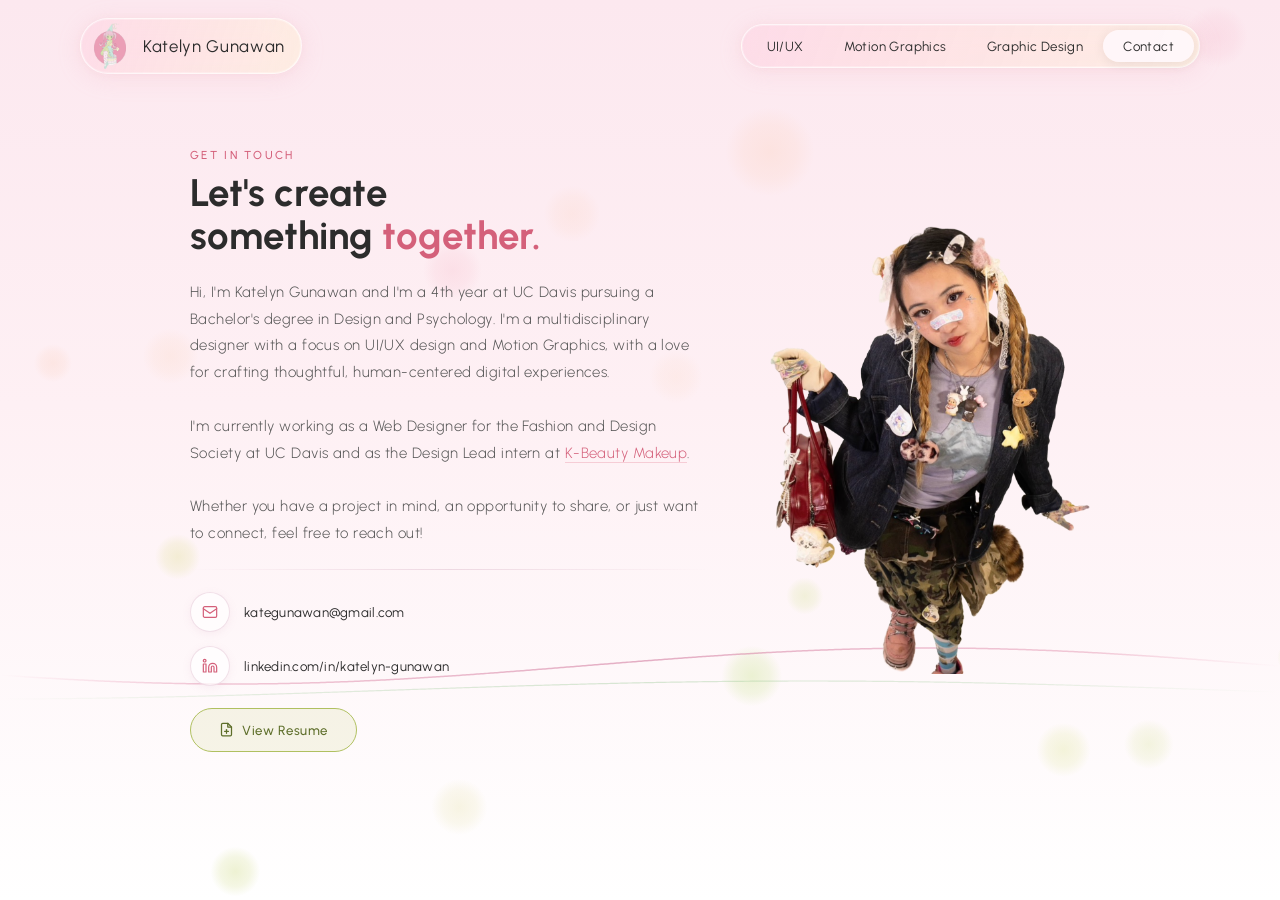
==== contact.html @ 70d5ddfe "Update contact.html" ====
<!DOCTYPE html>
<html lang="en">
<head>
  <meta charset="UTF-8" />
  <meta name="viewport" content="width=device-width, initial-scale=1.0" />
  <title>Contact — Katelyn Gunawan</title>
  <link rel="preconnect" href="https://fonts.googleapis.com" />
  <link rel="preconnect" href="https://fonts.gstatic.com" crossorigin />
  <link href="https://fonts.googleapis.com/css2?family=Urbanist:wght@300;400;500;600;700&display=swap" rel="stylesheet" />
  <style>
    *, *::before, *::after { box-sizing: border-box; margin: 0; padding: 0; }

    :root {
      --text-dark: #2c2c2c;
      --text-mid: #555;
      --green-btn: #7a9e6e;
      --green-btn-hover: #628059;
      --pink: #d4607a;
    }

    html { scroll-behavior: smooth; }

    body {
      font-family: 'Urbanist', sans-serif;
      font-weight: 400;
      color: var(--text-dark);
      min-height: 100vh;
      overflow-x: hidden;
    }

    #bg-canvas {
      position: fixed; inset: 0;
      width: 100%; height: 100%;
      z-index: -1; pointer-events: none;
    }

    /* ── NAV ── */
    nav {
      position: fixed; top: 0; left: 0; right: 0;
      z-index: 100;
      display: flex; justify-content: space-between; align-items: center;
      padding: 18px 80px;
    }
    .nav-logo {
      display: flex; align-items: center; gap: 10px;
      text-decoration: none;
      background: linear-gradient(110deg, rgba(252,210,225,0.55) 0%, rgba(255,243,210,0.45) 100%);
      backdrop-filter: blur(18px) saturate(1.4);
      -webkit-backdrop-filter: blur(18px) saturate(1.4);
      border: 1px solid rgba(255,255,255,0.70);
      border-radius: 100px;
      padding: 4px 16px 4px 6px;
      box-shadow: 0 4px 24px rgba(240,160,185,0.18), 0 1px 8px rgba(240,180,170,0.12),
                  0 0 0 1px rgba(255,255,255,0.25) inset;
    }
    .nav-logo img {
      height: 46px; width: 46px;
      object-fit: contain; object-position: center;
      display: block; flex-shrink: 0;
      transition: transform 0.3s ease;
    }
    .nav-logo span {
      font-family: 'Urbanist', sans-serif;
      font-size: 1.05rem; font-weight: 400;
      color: var(--text-dark); letter-spacing: 0.04em;
      transition: color 0.3s ease;
    }
    .nav-logo:hover img { transform: scale(1.15); }
    .nav-logo:hover span { color: #7a9e6e; }
    .nav-pills {
      display: flex; gap: 0; list-style: none;
      background: linear-gradient(110deg, rgba(252,210,225,0.55) 0%, rgba(255,243,210,0.45) 100%);
      backdrop-filter: blur(18px) saturate(1.4);
      -webkit-backdrop-filter: blur(18px) saturate(1.4);
      border: 1px solid rgba(255,255,255,0.70);
      border-radius: 100px; padding: 5px;
      box-shadow: 0 4px 24px rgba(240,160,185,0.18), 0 1px 8px rgba(240,180,170,0.12),
                  0 0 0 1px rgba(255,255,255,0.25) inset;
    }
    .nav-pills li a {
      display: block; padding: 8px 20px; border-radius: 100px;
      font-size: 0.83rem; font-weight: 400; color: var(--text-dark);
      text-decoration: none; white-space: nowrap; letter-spacing: 0.03em;
      transition: background 0.2s;
    }
    .nav-pills li a.active,
    .nav-pills li a:hover {
      background: rgba(255,248,251,0.9);
      box-shadow: 0 2px 12px rgba(0,0,0,0.08);
    }

    /* ── PAGE ── */
    .page {
      height: 100vh;
      display: flex; align-items: center; justify-content: center;
      padding: 0 72px;
      gap: 60px;
      max-width: 1200px;
      margin: 0 auto;
      width: 100%;
    }

    /* ── LEFT ── */
    .left {
      flex: 1;
      display: flex; flex-direction: column; gap: 22px;
      max-width: 520px;
    }

    .eyebrow {
      font-size: 0.72rem; font-weight: 500;
      letter-spacing: 0.2em; text-transform: uppercase;
      color: var(--pink);
      margin-bottom: 10px;
    }

    .left h1 {
      font-size: clamp(2rem, 3vw, 2.8rem);
      font-weight: 700; line-height: 1.1;
      color: var(--text-dark);
    }

    .left h1 em { font-style: normal; color: var(--pink); }

    .bio {
      font-size: 0.93rem; font-weight: 300;
      color: var(--text-mid); line-height: 1.8;
      letter-spacing: 0.03em;
    }

    .divider {
      height: 1px;
      background: linear-gradient(to right, transparent, rgba(200,150,175,0.3), transparent);
    }

    /* ── CONTACT LINKS ── */
    .contact-links { display: flex; flex-direction: column; gap: 14px; }

    .contact-item {
      display: flex; align-items: center; gap: 14px;
      text-decoration: none; color: var(--text-dark);
      font-size: 0.83rem; font-weight: 400; letter-spacing: 0.02em;
      transition: color 0.2s;
    }
    .contact-item:hover { color: var(--pink); }

    .contact-icon {
      width: 40px; height: 40px; border-radius: 50%;
      background: rgba(255,255,255,0.7);
      border: 1px solid rgba(220,180,200,0.4);
      display: flex; align-items: center; justify-content: center;
      flex-shrink: 0;
      box-shadow: 0 2px 8px rgba(200,140,170,0.1);
      transition: background 0.2s, box-shadow 0.2s;
    }
    .contact-item:hover .contact-icon {
      background: rgba(255,240,246,0.95);
      box-shadow: 0 4px 14px rgba(200,140,170,0.2);
    }
    .contact-icon svg {
      width: 16px; height: 16px;
      stroke: var(--pink); fill: none;
      stroke-width: 1.8; stroke-linecap: round; stroke-linejoin: round;
    }

    /* ── BUTTONS ── */
    .btn-row { display: flex; gap: 12px; flex-wrap: wrap; }

        .btn-cta {
      display: inline-block; padding: 14px 36px;
      border-radius: 100px; border: 1.5px solid #b0c060;
      background: rgba(176,192,80,0.12); color: #5e6e2a;
      font-size: 0.9rem; font-weight: 500; letter-spacing: 0.04em;
      text-decoration: none; transition: background 0.2s, color 0.2s, border-color 0.2s;
      box-shadow: none;
    }
    .btn-cta:hover { background: #c8d98a; color: #4a5820; border-color: #c8d98a; transform: translateY(-2px); }
    
    .btn-primary {
      display: inline-flex; align-items: center; gap: 8px;
      padding: 13px 28px; border-radius: 100px;
      border: 1.5px solid #b0c060; background: rgba(176,192,80,0.12); color: #5e6e2a;
      font-size: 0.83rem; font-weight: 500; letter-spacing: 0.04em;
      text-decoration: none; transition: background 0.2s, color 0.2s, border-color 0.2s;
      box-shadow: none;
    }
    .btn-primary:hover { background: #c8d98a; color: #4a5820; border-color: #c8d98a; transform: translateY(-2px); }
    .btn-primary svg { width: 15px; height: 15px; stroke: currentColor; fill: none; stroke-width: 2; stroke-linecap: round; stroke-linejoin: round; }

    .btn-outline {
      display: inline-flex; align-items: center; gap: 8px;
      padding: 12px 26px;
      border: 1.5px solid rgba(180,120,150,0.4);
      color: var(--text-dark); border-radius: 100px;
      font-size: 0.83rem; font-weight: 400; letter-spacing: 0.04em;
      text-decoration: none;
      background: rgba(255,255,255,0.45); backdrop-filter: blur(8px);
      transition: border-color 0.2s, background 0.2s, transform 0.2s;
    }
    .btn-outline:hover { border-color: var(--pink); background: rgba(255,240,246,0.7); transform: translateY(-2px); }
    .btn-outline svg { width: 15px; height: 15px; stroke: var(--pink); fill: none; stroke-width: 2; stroke-linecap: round; stroke-linejoin: round; }

    /* ── RIGHT — PHOTO ── */
    .right {
      flex: 0 0 320px;
      display: flex; flex-direction: column;
      align-items: center; gap: 0;
    }

    .photo-wrap {
      width: 320px;
      position: relative;
    }

    .photo-wrap img {
      width: 100%;
      height: auto;
      display: block;
    }

    .photo-placeholder {
      width: 100%; height: 100%;
      display: flex; align-items: center; justify-content: center;
      font-size: 0.7rem; letter-spacing: 0.12em; text-transform: uppercase;
      color: rgba(160,100,130,0.4);
    }

    .availability {
      display: flex; align-items: center; gap: 8px;
      font-size: 0.78rem; font-weight: 400;
      color: var(--text-mid); letter-spacing: 0.04em;
    }
    .dot {
      width: 8px; height: 8px; border-radius: 50%;
      background: var(--green-btn);
      box-shadow: 0 0 0 3px rgba(122,158,110,0.2);
      animation: pulse 2.2s ease-in-out infinite;
    }
    @keyframes pulse {
      0%, 100% { box-shadow: 0 0 0 3px rgba(122,158,110,0.2); }
      50%       { box-shadow: 0 0 0 7px rgba(122,158,110,0.07); }
    }

    /* ── HAMBURGER MENU ── */
    .hamburger {
      display: none;
      flex-direction: column;
      justify-content: center;
      gap: 5px;
      width: 38px; height: 38px;
      background: linear-gradient(110deg, rgba(252,210,225,0.55) 0%, rgba(255,243,210,0.45) 100%);
      backdrop-filter: blur(18px) saturate(1.4);
      -webkit-backdrop-filter: blur(18px) saturate(1.4);
      border: 1px solid rgba(255,255,255,0.70);
      border-radius: 50%;
      padding: 9px;
      cursor: pointer;
      box-shadow: 0 4px 24px rgba(240,160,185,0.18), 0 0 0 1px rgba(255,255,255,0.25) inset;
    }
    .hamburger span {
      display: block; width: 100%; height: 1.5px;
      background: var(--text-dark); border-radius: 2px;
      transition: transform 0.3s ease, opacity 0.3s ease;
    }
    .hamburger.open span:nth-child(1) { transform: translateY(6.5px) rotate(45deg); }
    .hamburger.open span:nth-child(2) { opacity: 0; }
    .hamburger.open span:nth-child(3) { transform: translateY(-6.5px) rotate(-45deg); }
    .mobile-menu {
      display: none;
      position: fixed;
      top: 70px; left: 16px; right: 16px;
      z-index: 99;
      background: linear-gradient(135deg, rgba(252,210,225,0.45) 0%, rgba(255,243,210,0.38) 100%);
      backdrop-filter: blur(24px) saturate(1.5);
      -webkit-backdrop-filter: blur(24px) saturate(1.5);
      border: 1px solid rgba(255,255,255,0.70);
      border-radius: 20px;
      padding: 8px;
      box-shadow: 0 8px 32px rgba(210,140,170,0.18), 0 2px 8px rgba(200,120,155,0.10),
                  0 0 0 1px rgba(255,255,255,0.25) inset;
      flex-direction: column; gap: 3px;
      animation: menuIn 0.25s cubic-bezier(0.22,1,0.36,1);
    }
    .mobile-menu.open { display: flex; }
    @keyframes menuIn {
      from { opacity: 0; transform: translateY(-10px) scale(0.97); }
      to   { opacity: 1; transform: translateY(0) scale(1); }
    }
    .mobile-menu a {
      display: block; padding: 12px 18px;
      border-radius: 14px;
      font-size: 0.9rem; font-weight: 400;
      color: var(--text-dark); text-decoration: none;
      letter-spacing: 0.03em;
      transition: background 0.2s;
    }
    .mobile-menu a:hover, .mobile-menu a.active {
      background: rgba(255,248,251,0.85);
    }

    /* ── MOBILE RESPONSIVE ── */
    @media (max-width: 768px) {
      .hamburger { display: flex; }
      .nav-pills  { display: none; }
      nav { padding: 16px 20px; }
      nav .nav-logo { padding: 5px !important; }
      nav .nav-logo img { height: 38px !important; width: 38px !important; }
      nav .nav-logo span { display: none !important; }

      /* stack: text first, photo below */
      .page {
        flex-direction: column;
        padding: 90px 24px 60px;
        gap: 32px;
        height: auto;
        align-items: center;
      }
      .left { max-width: 100%; }
      .right {
        flex: none; width: 100%;
        display: flex; justify-content: center;
      }
      .photo-wrap { width: 220px; height: auto; }
      .photo-wrap img { width: 100%; height: auto; border-radius: 16px; }
    }
    
    @media (max-width: 480px) {
      nav .nav-logo img { height: 38px !important; width: 38px !important; }
    }
  </style>
</head>
<body>

  <canvas id="bg-canvas"></canvas>

  <!-- NAV -->
  <nav>
    <a class="nav-logo" href="index.html">
      <img src="logo.png" alt="Katelyn Gunawan logo" />
      <span>Katelyn Gunawan</span>
    </a>
    <ul class="nav-pills">
      <li><a href="uiux.html">UI/UX</a></li>
      <li><a href="motiongraphics.html">Motion Graphics</a></li>
      <li><a href="graphicdesigns.html">Graphic Design</a></li>
      <li><a href="contact.html" class="active">Contact</a></li>
    </ul>
    <button class="hamburger" id="hamburger" aria-label="Menu">
      <span></span><span></span><span></span>
    </button>
  </nav>
  <div class="mobile-menu" id="mobileMenu">
    <a href="uiux.html">UI/UX</a>
    <a href="motiongraphics.html">Motion Graphics</a>
    <a href="graphicdesigns.html">Graphic Design</a>
    <a href="contact.html" class="active">Contact</a>
  </div>

  <div style="width:100%; display:flex; justify-content:center;">
  <div class="page">

    <!-- LEFT -->
    <div class="left">

      <div>
        <p class="eyebrow">Get in touch</p>
        <h1>Let's create<br>something <em>together.</em></h1>
      </div>

      <p class="bio">
        Hi, I'm Katelyn Gunawan and I'm a 4th year at UC Davis pursuing a Bachelor's degree in Design and Psychology.
        I'm a multidisciplinary designer with a focus on UI/UX design and Motion Graphics,
        with a love for crafting thoughtful, human-centered digital experiences. <br><br>
        I'm currently working as a Web Designer for the Fashion and Design Society at UC Davis and as the Design Lead intern at <a href="https://www.kbeautymakeup.com/" target="_blank" style="color:var(--pink);text-decoration:none;border-bottom:1px solid rgba(234,151,169,0.4);transition:border-color 0.2s;" onmouseover="this.style.borderColor='var(--pink)'" onmouseout="this.style.borderColor='rgba(234,151,169,0.4)'">K-Beauty Makeup</a>.<br><br>
        Whether you have a project in mind, an opportunity to share, or just want to connect,
        feel free to reach out!

      <div class="divider"></div>

      <div class="contact-links">
        <a class="contact-item" href="mailto:kategunawan@gmail.com">
          <span class="contact-icon">
            <svg viewBox="0 0 24 24"><rect x="2" y="4" width="20" height="16" rx="2"/><path d="M2 7l10 7 10-7"/></svg>
          </span>
          kategunawan@gmail.com
        </a>
        <a class="contact-item" href="https://www.linkedin.com/in/katelyn-gunawan-74b05734a" target="_blank">
          <span class="contact-icon">
            <svg viewBox="0 0 24 24"><path d="M16 8a6 6 0 0 1 6 6v7h-4v-7a2 2 0 0 0-2-2 2 2 0 0 0-2 2v7h-4v-7a6 6 0 0 1 6-6z"/><rect x="2" y="9" width="4" height="12"/><circle cx="4" cy="4" r="2"/></svg>
          </span>
          linkedin.com/in/katelyn-gunawan
        </a>
      </div>

      <div class="btn-row">
        <a class="btn-primary" href="katelyngunawanresume.pdf" target="_blank">
          <svg viewBox="0 0 24 24"><path d="M14 2H6a2 2 0 0 0-2 2v16a2 2 0 0 0 2 2h12a2 2 0 0 0 2-2V8z"/><polyline points="14 2 14 8 20 8"/><line x1="12" y1="18" x2="12" y2="12"/><line x1="9" y1="15" x2="15" y2="15"/></svg>
          View Resume
        </a>

      </div>

    </div>

    <!-- RIGHT -->
    <div class="right">
      <div class="photo-wrap">
        <img src="portrait.png" alt="Katelyn Gunawan" />
      </div>

    </div>

  </div>
  </div>

  <script>
    const canvas = document.getElementById('bg-canvas');
    const ctx = canvas.getContext('2d');
    let W, H, scrollY = 0, mouse = { x: -999, y: -999 };

    function resize() { W = canvas.width = window.innerWidth; H = canvas.height = window.innerHeight; }
    resize();
    window.addEventListener('resize', resize);
    window.addEventListener('scroll', () => { scrollY = window.scrollY; });
    window.addEventListener('mousemove', e => { mouse.x = e.clientX; mouse.y = e.clientY; });
    window.addEventListener('mouseleave', () => { mouse.x = -999; mouse.y = -999; });

    const bubbles = [];
    function bubbleColor(ny) {
      const top = [[250,210,220],[252,220,210],[248,205,218],[252,225,215]];
      const bot = [[220,235,180],[228,235,175],[235,230,185],[225,232,178],[232,235,182]];
      const cols = ny < 0.45 ? top : bot;
      return cols[Math.floor(Math.random() * cols.length)];
    }
    for (let i = 0; i < 26; i++) {
      const ny = Math.random();
      const [r,g,b] = bubbleColor(ny);
      bubbles.push({ x: Math.random()*1.2-0.1, y: ny, pageH:1.4, r0:14+Math.random()*36,
        drift:(Math.random()-0.5)*0.00018, floatSpeed:0.00008+Math.random()*0.00012,
        floatAmp:6+Math.random()*14, floatOffset:Math.random()*Math.PI*2,
        alpha:0.38+Math.random()*0.2, r,g,b, vx:0, vy:0 });
    }

    const wave = { amp:18, freq:0.0045, speed:0.012, phase:0, yBase:0.74 };
    let t = 0;

    function draw() {
      t++;
      ctx.clearRect(0,0,W,H);

      const grad = ctx.createLinearGradient(0,0,0,H);
      grad.addColorStop(0,'#fce8ef'); grad.addColorStop(0.45,'#fef0f4'); grad.addColorStop(1,'#ffffff');
      ctx.fillStyle = grad; ctx.fillRect(0,0,W,H);

      bubbles.forEach(b => {
        const sx = b.x*W;
        const sy = b.y*b.pageH*H - scrollY + Math.sin(t*b.floatSpeed*60+b.floatOffset)*b.floatAmp;
        if (sy < -80 || sy > H+80) return;
        b.x += b.drift;
        if (b.x < -0.1) b.x=1.1; if (b.x > 1.1) b.x=-0.1;
        const ddx=sx-mouse.x, ddy=sy-mouse.y, md=Math.sqrt(ddx*ddx+ddy*ddy);
        if (md<140&&md>0){const f=(140-md)/140*0.5; b.vx+=(ddx/md)*f; b.vy+=(ddy/md)*f;}
        b.vx*=0.9; b.vy*=0.9;
        const bx=b.x*W+b.vx, by=sy+b.vy;
        const fill=ctx.createRadialGradient(bx,by,0,bx,by,b.r0);
        fill.addColorStop(0,`rgba(${b.r},${b.g},${b.b},${b.alpha})`);
        fill.addColorStop(0.6,`rgba(${b.r},${b.g},${b.b},${b.alpha*0.6})`);
        fill.addColorStop(1,`rgba(${b.r},${b.g},${b.b},0)`);
        ctx.beginPath(); ctx.arc(bx,by,b.r0,0,Math.PI*2); ctx.fillStyle=fill; ctx.fill();
      });

      wave.phase += wave.speed;
      const wY = wave.yBase*H - scrollY*0.1;
      ctx.save();
      ctx.beginPath(); ctx.moveTo(0,wY+Math.sin(wave.phase)*wave.amp);
      for(let x=1;x<=W;x+=2) ctx.lineTo(x,wY+Math.sin(x*wave.freq+wave.phase)*wave.amp);
      const wg=ctx.createLinearGradient(0,0,W,0);
      wg.addColorStop(0,'rgba(235,150,180,0)'); wg.addColorStop(0.15,'rgba(225,140,170,0.45)');
      wg.addColorStop(0.5,'rgba(210,125,160,0.6)'); wg.addColorStop(0.85,'rgba(225,140,170,0.45)');
      wg.addColorStop(1,'rgba(235,150,180,0)');
      ctx.strokeStyle=wg; ctx.lineWidth=1.5; ctx.stroke();

      ctx.beginPath(); ctx.moveTo(0,wY+24+Math.sin(wave.phase*0.8+1.2)*wave.amp*0.5);
      for(let x=1;x<=W;x+=2) ctx.lineTo(x,wY+24+Math.sin(x*wave.freq*0.85+wave.phase*0.8+1.2)*wave.amp*0.5);
      const wg2=ctx.createLinearGradient(0,0,W,0);
      wg2.addColorStop(0,'rgba(180,215,175,0)'); wg2.addColorStop(0.2,'rgba(165,205,160,0.3)');
      wg2.addColorStop(0.5,'rgba(155,200,150,0.4)'); wg2.addColorStop(0.8,'rgba(165,205,160,0.3)');
      wg2.addColorStop(1,'rgba(180,215,175,0)');
      ctx.strokeStyle=wg2; ctx.lineWidth=1.2; ctx.stroke();
      ctx.restore();

      if(mouse.x>0){
        const mg=ctx.createRadialGradient(mouse.x,mouse.y,0,mouse.x,mouse.y,200);
        mg.addColorStop(0,'rgba(250,185,210,0.22)'); mg.addColorStop(0.5,'rgba(250,185,210,0.08)'); mg.addColorStop(1,'rgba(250,185,210,0)');
        ctx.fillStyle=mg; ctx.beginPath(); ctx.arc(mouse.x,mouse.y,200,0,Math.PI*2); ctx.fill();
      }

      requestAnimationFrame(draw);
    }
    draw();

    /* ── FADE-IN ON SCROLL ── */
    document.querySelectorAll(
      '.project-card, .section-card, .glass-card, .gallery-main img, .gallery-row img, .gallery-img, .gallery-pea img, .hifi-screens .glass-card, .midfi-grid .midfi-item, .ps-card, .lifestyle-row img, .video-card'
    ).forEach(el => el.classList.add('fade-in'));
    const fadeObserver = new IntersectionObserver(entries => {
      entries.forEach(e => {
        if (e.isIntersecting) { e.target.classList.add('visible'); fadeObserver.unobserve(e.target); }
      });
    }, { threshold: 0.08 });
    document.querySelectorAll('.fade-in').forEach(el => fadeObserver.observe(el));
    /* ── HAMBURGER MENU ── */
    (function() {
      var hb = document.getElementById('hamburger');
      var mm = document.getElementById('mobileMenu');
      if (!hb || !mm) return;
      hb.addEventListener('click', function(e) {
        e.stopPropagation();
        hb.classList.toggle('open');
        mm.classList.toggle('open');
      });
      mm.querySelectorAll('a').forEach(function(a) {
        a.addEventListener('click', function() {
          hb.classList.remove('open');
          mm.classList.remove('open');
        });
      });
      document.addEventListener('click', function(e) {
        if (!hb.contains(e.target) && !mm.contains(e.target)) {
          hb.classList.remove('open');
          mm.classList.remove('open');
        }
      });
    })();
  </script>
</body>
</html>
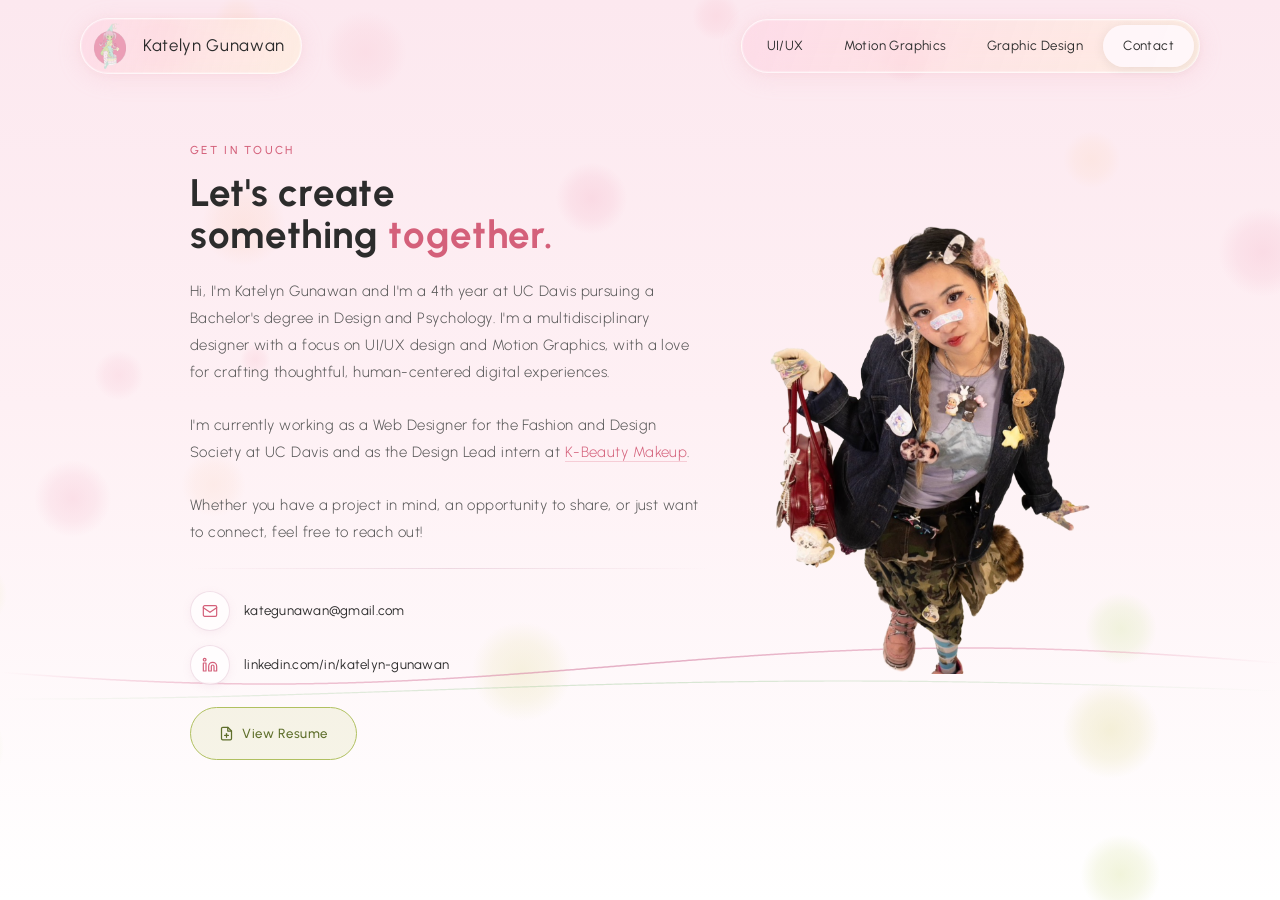
==== commit bca0a343: "Update contact.html" ====
--- a/contact.html
+++ b/contact.html
@@ -22,10 +22,12 @@
 
     body {
       font-family: 'Urbanist', sans-serif;
-      font-weight: 400;
+      font-weight: 300;
       color: var(--text-dark);
       min-height: 100vh;
       overflow-x: hidden;
+      letter-spacing: 0.04em;
+      line-height: 1.9;
     }
 
     #bg-canvas {
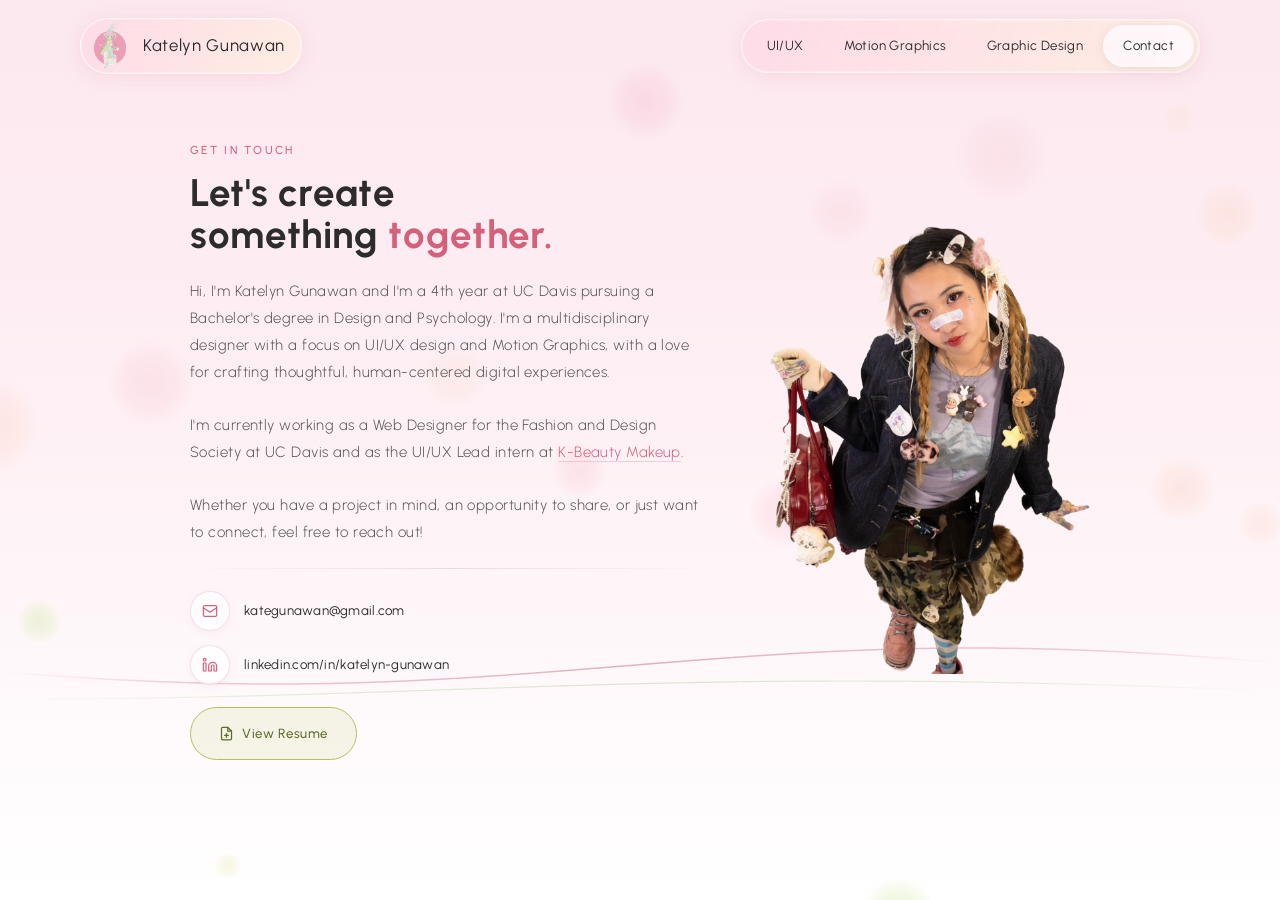
==== commit f05c6d62: "Update contact.html" ====
--- a/contact.html
+++ b/contact.html
@@ -373,7 +373,7 @@
         Hi, I'm Katelyn Gunawan and I'm a 4th year at UC Davis pursuing a Bachelor's degree in Design and Psychology.
         I'm a multidisciplinary designer with a focus on UI/UX design and Motion Graphics,
         with a love for crafting thoughtful, human-centered digital experiences. <br><br>
-        I'm currently working as a Web Designer for the Fashion and Design Society at UC Davis and as the Design Lead intern at <a href="https://www.kbeautymakeup.com/" target="_blank" style="color:var(--pink);text-decoration:none;border-bottom:1px solid rgba(234,151,169,0.4);transition:border-color 0.2s;" onmouseover="this.style.borderColor='var(--pink)'" onmouseout="this.style.borderColor='rgba(234,151,169,0.4)'">K-Beauty Makeup</a>.<br><br>
+        I'm currently working as a Web Designer for the Fashion and Design Society at UC Davis and as the UI/UX Lead intern at <a href="https://www.kbeautymakeup.com/" target="_blank" style="color:var(--pink);text-decoration:none;border-bottom:1px solid rgba(234,151,169,0.4);transition:border-color 0.2s;" onmouseover="this.style.borderColor='var(--pink)'" onmouseout="this.style.borderColor='rgba(234,151,169,0.4)'">K-Beauty Makeup</a>.<br><br>
         Whether you have a project in mind, an opportunity to share, or just want to connect,
         feel free to reach out!
 
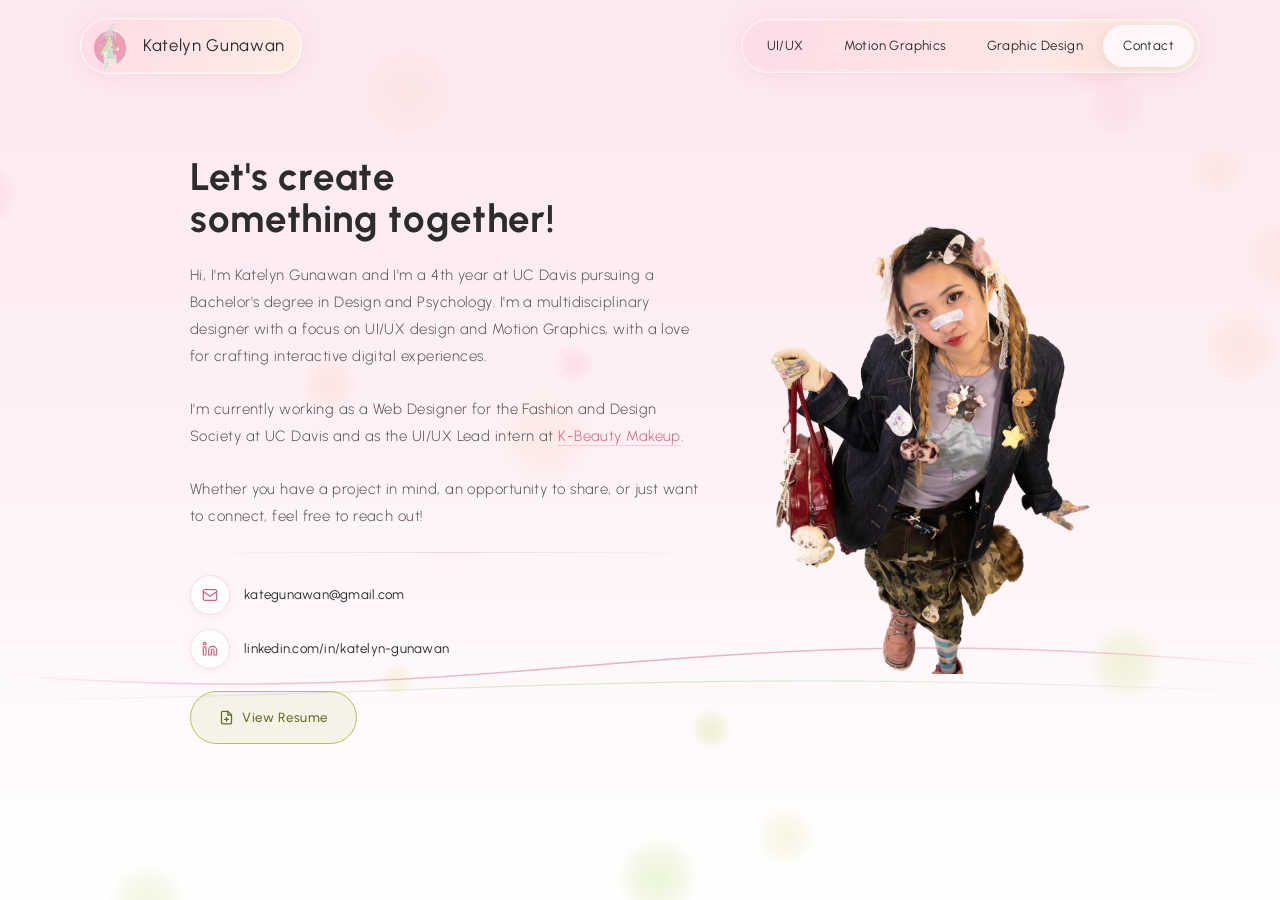
==== commit 3bac1a2e: "Update contact.html" ====
--- a/contact.html
+++ b/contact.html
@@ -122,7 +122,7 @@
       color: var(--text-dark);
     }
 
-    .left h1 em { font-style: normal; color: var(--pink); }
+    .left h1 em { font-style: normal; color: var(--text-dark); }
 
     .bio {
       font-size: 0.93rem; font-weight: 300;
@@ -305,6 +305,7 @@
       .hamburger { display: flex; }
       .nav-pills  { display: none; }
       nav { padding: 16px 20px; }
+      .left h1 { font-size: clamp(2.2rem, 9vw, 3rem); }
       nav .nav-logo { padding: 5px !important; }
       nav .nav-logo img { height: 38px !important; width: 38px !important; }
       nav .nav-logo span { display: none !important; }
@@ -365,14 +366,13 @@
     <div class="left">
 
       <div>
-        <p class="eyebrow">Get in touch</p>
-        <h1>Let's create<br>something <em>together.</em></h1>
+        <h1>Let's create<br>something together!</h1>
       </div>
 
       <p class="bio">
         Hi, I'm Katelyn Gunawan and I'm a 4th year at UC Davis pursuing a Bachelor's degree in Design and Psychology.
         I'm a multidisciplinary designer with a focus on UI/UX design and Motion Graphics,
-        with a love for crafting thoughtful, human-centered digital experiences. <br><br>
+        with a love for crafting interactive digital experiences. <br><br>
         I'm currently working as a Web Designer for the Fashion and Design Society at UC Davis and as the UI/UX Lead intern at <a href="https://www.kbeautymakeup.com/" target="_blank" style="color:var(--pink);text-decoration:none;border-bottom:1px solid rgba(234,151,169,0.4);transition:border-color 0.2s;" onmouseover="this.style.borderColor='var(--pink)'" onmouseout="this.style.borderColor='rgba(234,151,169,0.4)'">K-Beauty Makeup</a>.<br><br>
         Whether you have a project in mind, an opportunity to share, or just want to connect,
         feel free to reach out!
@@ -395,7 +395,7 @@
       </div>
 
       <div class="btn-row">
-        <a class="btn-primary" href="katelyngunawanresume.pdf" target="_blank">
+        <a class="btn-primary" href="https://drive.google.com/file/d/1cv63RKh67vvWSfhyoJwigJ5YCW3Ed2jr/view?usp=sharing" target="_blank">
           <svg viewBox="0 0 24 24"><path d="M14 2H6a2 2 0 0 0-2 2v16a2 2 0 0 0 2 2h12a2 2 0 0 0 2-2V8z"/><polyline points="14 2 14 8 20 8"/><line x1="12" y1="18" x2="12" y2="12"/><line x1="9" y1="15" x2="15" y2="15"/></svg>
           View Resume
         </a>
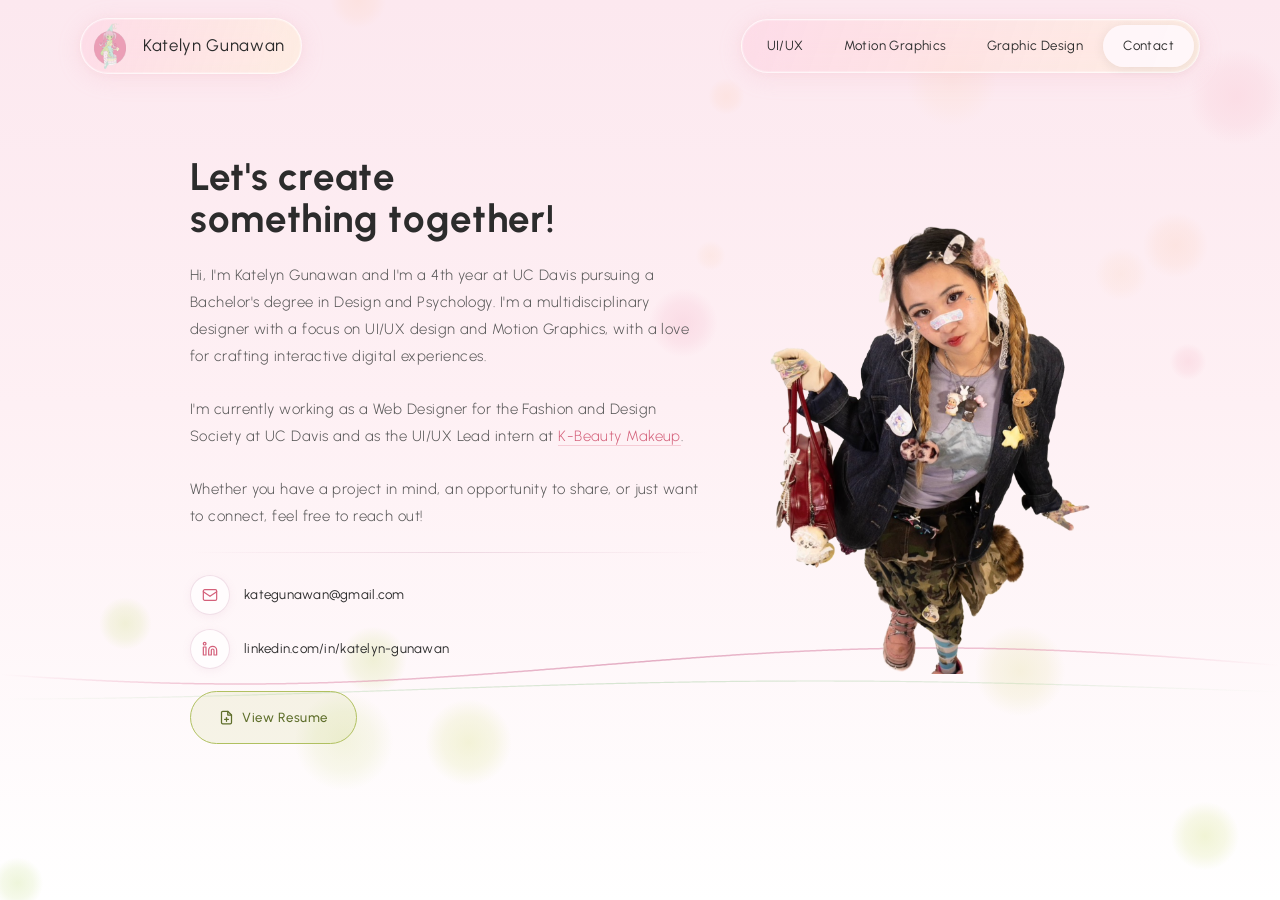
==== commit 6c20d58c: "Update contact.html" ====
--- a/contact.html
+++ b/contact.html
@@ -395,7 +395,7 @@
       </div>
 
       <div class="btn-row">
-        <a class="btn-primary" href="https://drive.google.com/file/d/1cv63RKh67vvWSfhyoJwigJ5YCW3Ed2jr/view?usp=sharing" target="_blank">
+        <a class="btn-primary" href="https://drive.google.com/file/d/1A8ICQehJnSzhJ8BuMatgyjfNCkOFnFGv/view?usp=sharing" target="_blank">
           <svg viewBox="0 0 24 24"><path d="M14 2H6a2 2 0 0 0-2 2v16a2 2 0 0 0 2 2h12a2 2 0 0 0 2-2V8z"/><polyline points="14 2 14 8 20 8"/><line x1="12" y1="18" x2="12" y2="12"/><line x1="9" y1="15" x2="15" y2="15"/></svg>
           View Resume
         </a>
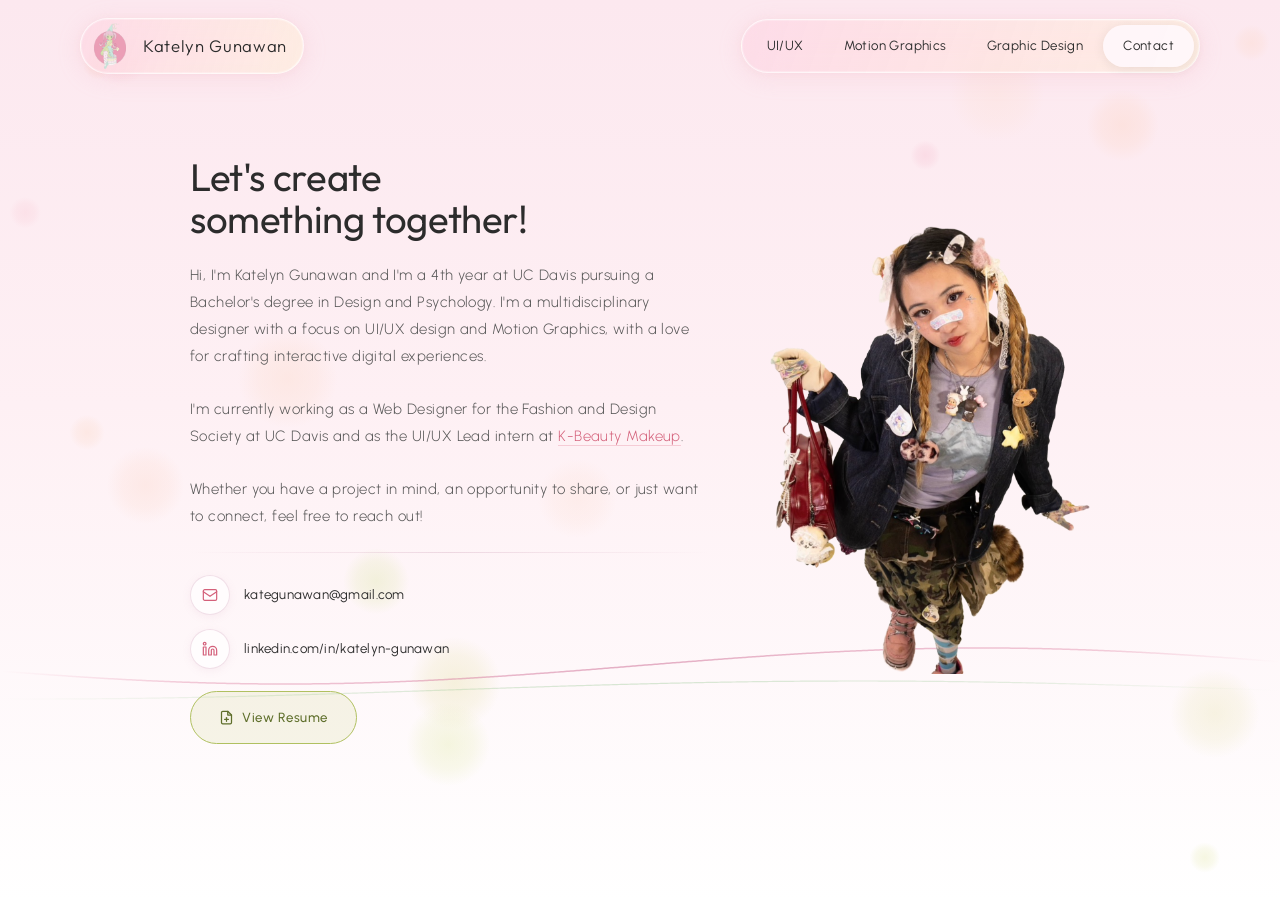
==== commit 1b105718: "Update case studies: Outfit headings sitewide, home-green buttons, live site heroes, scrolling lapto" ====
--- a/contact.html
+++ b/contact.html
@@ -330,6 +330,14 @@
     @media (max-width: 480px) {
       nav .nav-logo img { height: 38px !important; width: 38px !important; }
     }
+  </style>
+  <link href="https://fonts.googleapis.com/css2?family=Outfit:wght@300;400;500&display=swap" rel="stylesheet" />
+  <style>
+    /* ── SITE HEADINGS: Outfit (matches home) ── */
+    h1, h2, h3, .hero-title, .card-title, .walk-title, .goal-title, .clip-title, .kc-title, .zine-heading, .overlay-title {
+      font-family: 'Outfit', sans-serif !important; font-weight: 400 !important; letter-spacing: -0.01em;
+    }
+    .hero-eyebrow, .nav-logo span { font-family: 'Outfit', sans-serif !important; font-weight: 300 !important; }
   </style>
 </head>
 <body>
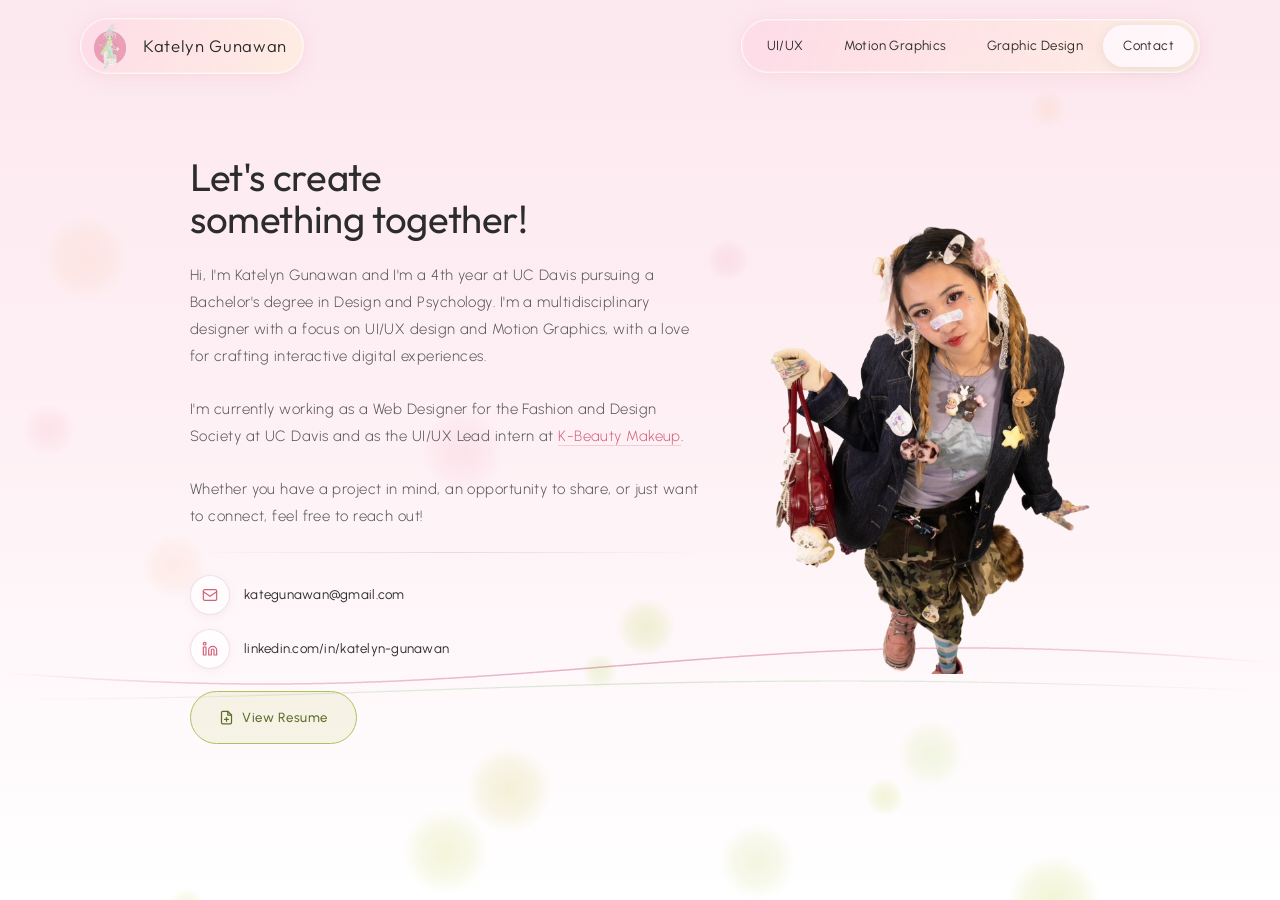
==== commit 1ccca7ae: "Square UI/UX card grid with home card effects, site-wide border gleam, page subtitles, Metro reach s" ====
--- a/contact.html
+++ b/contact.html
@@ -339,6 +339,7 @@
     }
     .hero-eyebrow, .nav-logo span { font-family: 'Outfit', sans-serif !important; font-weight: 300 !important; }
   </style>
+  <link rel="stylesheet" href="gleam.css" />
 </head>
 <body>
 
@@ -543,5 +544,6 @@
       });
     })();
   </script>
+<script src="gleam.js"></script>
 </body>
 </html>
--- a/gleam.css
+++ b/gleam.css
@@ -0,0 +1,35 @@
+/* ── SHARED BORDER GLEAM: cards + name pill, site-wide ──
+   Desktop: runs on hover. Touch screens: runs while a card sits in the middle of the screen. */
+@property --gleam-angle { syntax: '<angle>'; inherits: false; initial-value: 0deg; }
+
+.project-card, .video-card, .section-card, .nav-logo, .nav-pills { position: relative; }
+
+.project-card::before, .video-card::before, .section-card::before, .nav-logo::before, .nav-pills::before {
+  content: ""; position: absolute; inset: 0; border-radius: inherit; padding: 3.5px;
+  pointer-events: none; z-index: 3;
+  background: conic-gradient(from var(--gleam-angle),
+    transparent 0deg, rgba(255,255,255,0) 220deg, rgba(244,170,205,0.95) 285deg,
+    #ffffff 325deg, rgba(244,170,205,0.95) 348deg, transparent 360deg);
+  -webkit-mask: linear-gradient(#000 0 0) content-box, linear-gradient(#000 0 0);
+  -webkit-mask-composite: xor;
+          mask: linear-gradient(#000 0 0) content-box exclude, linear-gradient(#000 0 0);
+  filter: drop-shadow(0 0 4px #fff) drop-shadow(0 0 10px rgba(236,140,185,0.85)) drop-shadow(0 0 22px rgba(236,140,185,0.55));
+  opacity: 0; transition: opacity 0.3s ease;
+}
+.nav-logo::before, .nav-pills::before { padding: 2.5px; }
+
+.project-card:hover, .video-card:hover, .section-card:hover,
+.project-card.gleam-on, .video-card.gleam-on, .section-card.gleam-on {
+  box-shadow: 0 18px 50px rgba(220,130,170,0.35), 0 0 0 1px rgba(255,255,255,0.9) !important;
+}
+.nav-logo:hover, .nav-logo.gleam-on, .nav-pills:hover { box-shadow: 0 6px 22px rgba(220,130,170,0.35) !important; }
+
+.project-card:hover::before, .video-card:hover::before, .section-card:hover::before, .nav-logo:hover::before, .nav-pills:hover::before,
+.gleam-on::before {
+  opacity: 1; animation: border-gleam 2.2s linear infinite;
+}
+@keyframes border-gleam { to { --gleam-angle: 360deg; } }
+
+@media (prefers-reduced-motion: reduce) {
+  .project-card::before, .video-card::before, .section-card::before, .nav-logo::before, .nav-pills::before { display: none; }
+}
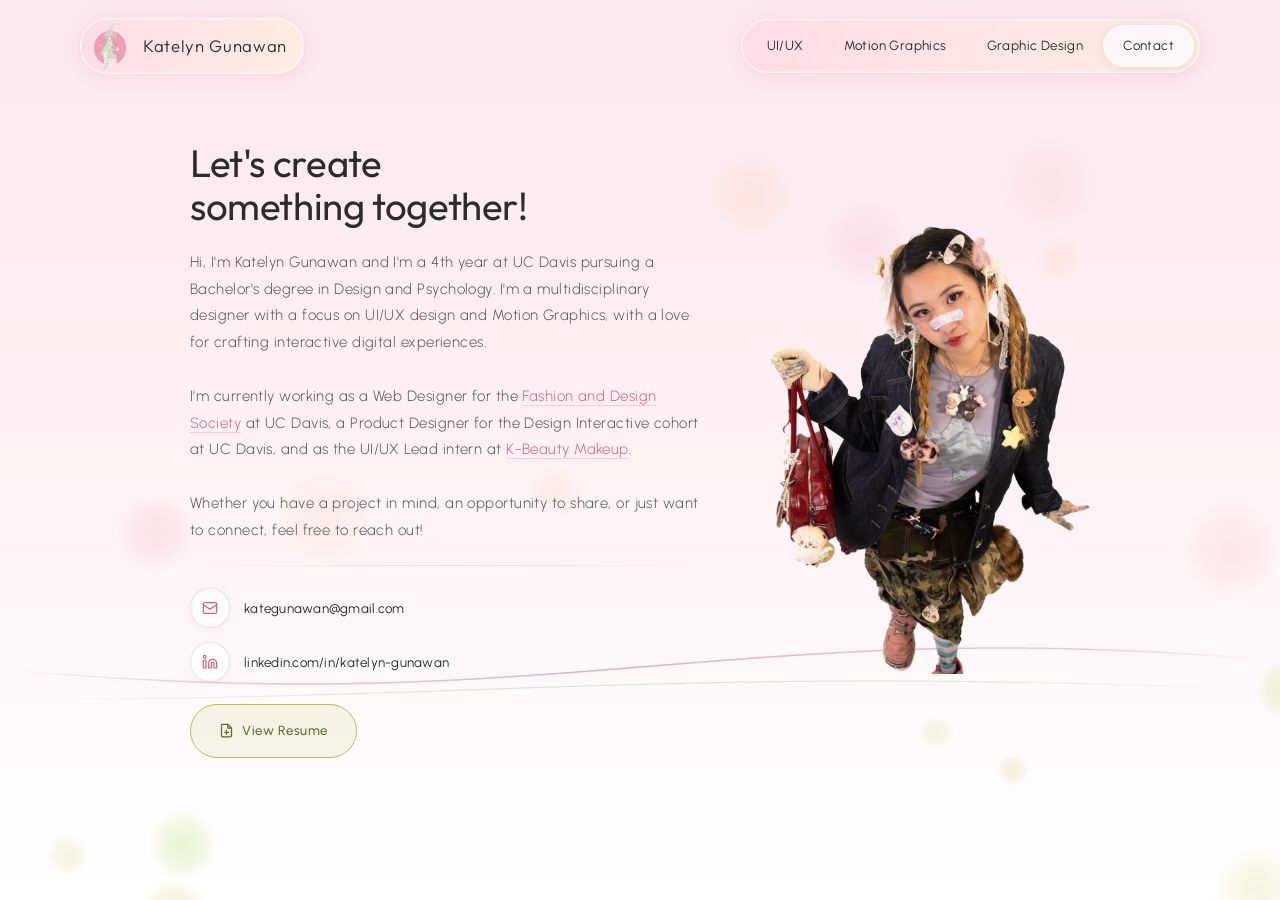
==== commit 945b9632: "Update case studies, homepage line, and host compressed UI/UX videos locally Co-Authored-By: Claude " ====
--- a/contact.html
+++ b/contact.html
@@ -382,7 +382,7 @@
         Hi, I'm Katelyn Gunawan and I'm a 4th year at UC Davis pursuing a Bachelor's degree in Design and Psychology.
         I'm a multidisciplinary designer with a focus on UI/UX design and Motion Graphics,
         with a love for crafting interactive digital experiences. <br><br>
-        I'm currently working as a Web Designer for the Fashion and Design Society at UC Davis and as the UI/UX Lead intern at <a href="https://www.kbeautymakeup.com/" target="_blank" style="color:var(--pink);text-decoration:none;border-bottom:1px solid rgba(234,151,169,0.4);transition:border-color 0.2s;" onmouseover="this.style.borderColor='var(--pink)'" onmouseout="this.style.borderColor='rgba(234,151,169,0.4)'">K-Beauty Makeup</a>.<br><br>
+        I'm currently working as a Web Designer for the <a href="https://fadsatucdavis.framer.website/" target="_blank" style="color:var(--pink);text-decoration:none;border-bottom:1px solid rgba(234,151,169,0.4);transition:border-color 0.2s;" onmouseover="this.style.borderColor='var(--pink)'" onmouseout="this.style.borderColor='rgba(234,151,169,0.4)'">Fashion and Design Society</a> at UC Davis, a Product Designer for the Design Interactive cohort at UC Davis, and as the UI/UX Lead intern at <a href="https://www.kbeautymakeup.com/" target="_blank" style="color:var(--pink);text-decoration:none;border-bottom:1px solid rgba(234,151,169,0.4);transition:border-color 0.2s;" onmouseover="this.style.borderColor='var(--pink)'" onmouseout="this.style.borderColor='rgba(234,151,169,0.4)'">K-Beauty Makeup</a>.<br><br>
         Whether you have a project in mind, an opportunity to share, or just want to connect,
         feel free to reach out!
 
